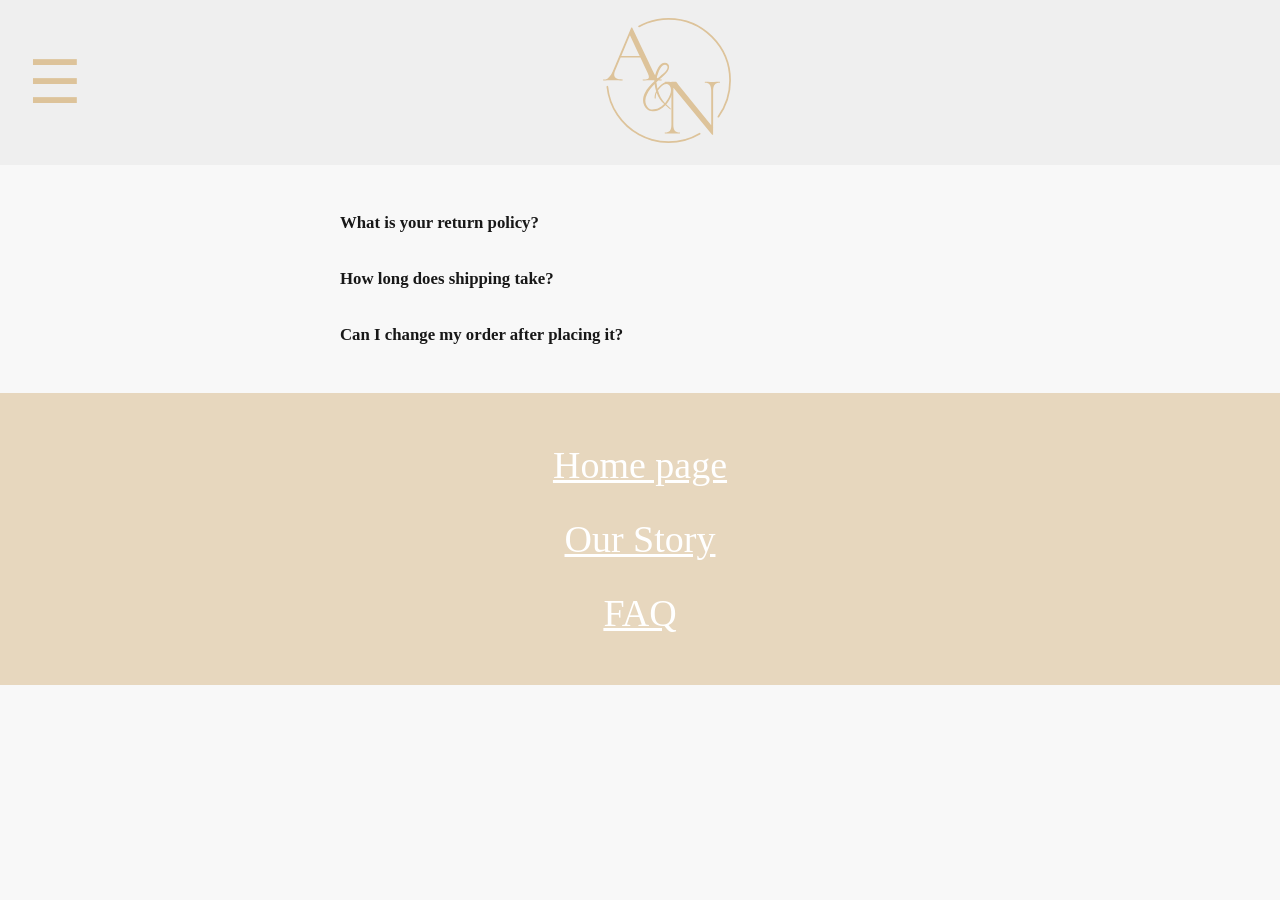
==== faq.html @ 9964b04b "changes" ====
<!DOCTYPE html>
<html lang="en">
<link rel="stylesheet" href="style.css">

<head>
    <meta charset="UTF-8">
    <title>Alexia & Nathan</title>
</head>

<body>
    <!-- Overlay menu -->
    <div id="myNav" class="overlayMenu">
        <!-- Button to close the overlay navigation -->
        <a class="closebtn" onclick="closeNav()">&times;</a>

        <!-- Overlay content -->
        <div class="overlay-content-menu">
            <a class="nav-overlay-menu-text" href="/ourstory.html">Our Story</a>
            <a class="nav-overlay-menu-text" href="/faq.html">Q & A</a>
        </div>
    </div>

    <!-- Navbar -->
    <div class="logo-nav">
        <span class="menu-icon" onclick="openNav()">&#9776;</span>
        <span class="logo">
            <a href="index.html">
                <img style="width: 10vw" src="images/initials.svg" alt="Logo">
            </a>
        </span>
        <span></span>
    </div>

    <div class="elemMainContainer">
        <div class="accordion" id="accordion">
            <div class="accordion-item">
                <h3 class="accordion-header">
                    <button class="accordion-button" aria-expanded="false" aria-controls="panel-1" id="btn-1">
                        What is your return policy?
                        <span class="icon" aria-hidden="true"></span>
                    </button>
                </h3>
                <div class="accordion-panel" id="panel-1" role="region" aria-labelledby="btn-1">
                    <div>
                        <div class="accordion-content">You can return any item within 30 days of delivery for a full
                            refund, as long as it is unused and in its original packaging.</div>
                    </div>
                </div>
            </div>

            <div class="accordion-item">
                <h3 class="accordion-header">
                    <button class="accordion-button" aria-expanded="false" aria-controls="panel-2" id="btn-2">
                        How long does shipping take?
                        <span class="icon" aria-hidden="true"></span>
                    </button>
                </h3>
                <div class="accordion-panel" id="panel-2" role="region" aria-labelledby="btn-2">
                    <div>
                        <div class="accordion-content">Standard shipping takes 3 to 5 business days. Express shipping is
                            available at checkout and arrives in 1 to 2 business days.</div>
                    </div>
                </div>
            </div>

            <div class="accordion-item">
                <h3 class="accordion-header">
                    <button class="accordion-button" aria-expanded="false" aria-controls="panel-3" id="btn-3">
                        Can I change my order after placing it?
                        <span class="icon" aria-hidden="true"></span>
                    </button>
                </h3>
                <div class="accordion-panel" id="panel-3" role="region" aria-labelledby="btn-3">
                    <div>
                        <div class="accordion-content">Orders can be changed within one hour of purchase. After that,
                            they enter processing and we can no longer edit them.</div>
                    </div>
                </div>
            </div>

        </div>
    </div>

    <!-- Footer -->
    <div class="footer">
        <div class="footer-navigation">
            <a class="footer-navigation-links" href="index.html">Home page</a>
            <a class="footer-navigation-links" href="ourstory.html">Our Story</a>
            <a class="footer-navigation-links" href="faq.html">FAQ</a>
        </div>
    </div>
</body>

<script>
    // Accordion functions
    const buttons = document.querySelectorAll('.accordion-button');

    function setOpen(button, open) {
        button.setAttribute('aria-expanded', open);
        document.getElementById(button.getAttribute('aria-controls'))
            .classList.toggle('open', open);
    }

    buttons.forEach(button => {
        button.addEventListener('click', () => {
            const isOpen = button.getAttribute('aria-expanded') === 'true';

            // Close every accordion first so only one can be open
            buttons.forEach(b => setOpen(b, false));

            // Re-open the clicked one unless it was already open (then it just closes)
            if (!isOpen) setOpen(button, true);
        });
    });
</script>

</html>
---- style.css ----
html,
body {
    margin: 0;
}

body {
    background: #F8F8F8;
    font-family: "Garamond";
    min-height: 100vh;
    display: flex;
    flex-direction: column;
    color: #181818;
}

.header {
    font-size: 40px;
}

.container {
    background: grey;
    height: 100%;
    width: 100%;
}

/* Footer */
.footer {
    background: #ddc39a9d;
    padding: 20px;
}

.footerImageContainer {
    position: relative;
    width: 100%;
    height: clamp(240px, 70vh, 700px);
    overflow: hidden;
}

.footerImage,
.slideshowImage {
    width: 100%;
    height: 100%;
    object-fit: cover;
    display: block;
}

.overlay-footer {
    position: absolute;
    inset: 0;
    background: rgba(0, 0, 0, 0.20);

    display: flex;
    align-items: center;
    justify-content: center;
}

.footer-navigation {
    display: flex;
    flex-direction: column;
    align-items: center;
    justify-content: center;
    gap: 30px;
    padding: 30px;
}

.footer-navigation a {
    color: white;
}

.footer-navigation-links {
    font-size: 38px;
    text-decoration: underline;
}

/* Overlay */
.overlay {
    position: absolute;
    inset: 0;
    background: rgba(0, 0, 0, 0.45);
    /* 45% black */

    display: flex;
    align-items: center;
    justify-content: center;
}

.overlayText {
    font-size: clamp(2.5rem, 8vw, 6.25rem);
    width: min(90%, 700px);
    margin: 0;
    line-height: 1.1;
}

.overlay-content {
    display: flex;
    align-items: center;
    justify-content: center;
    text-align: center;
    color: white;
}

/* Menu Overlay */
.overlayMenu {
    height: 0;
    width: 100%;
    position: fixed;
    z-index: 1000;
    left: 0;
    top: 0;
    background-color: #EFEFEF;
    overflow-x: hidden;
    overflow-y: hidden;
    transition: 0.5s;
}

/* Position the content inside the overlay */
.overlay-content-menu {
    position: relative;
    top: 25%;
    /* 25% from the top */
    width: 100%;
    /* 100% width */
    text-align: center;
    /* Centered text/links */
    margin-top: 30px;
    /* 30px top margin to avoid conflict with the close button on smaller screens */
}

/* The navigation links inside the overlay */
.overlayMenu a {
    padding: 8px;
    text-decoration: none;
    font-size: 50px;
    color: #818181;
    display: block;
    /* Display block instead of inline */
    transition: 0.3s;
    /* Transition effects on hover (color) */
}

/* When you mouse over the navigation links, change their color */
.overlayMenu a:hover,
.overlayMenu a:focus {
    color: #DDC39A;
}

/* Position the close button (top right corner) */
.overlayMenu .closebtn {
    position: absolute;
    top: 20px;
    right: 0;
    left: 20px;
    font-size: 60px;
}

/* When the height of the screen is less than 450 pixels, change the font-size of the links and position the close button again, so they don't overlap */
@media screen and (max-height: 450px) {
    .overlayMenu a {
        font-size: 20px
    }

    .overlayMenu .closebtn {
        font-size: 40px;
        top: 15px;
        right: 35px;
    }
}

.menu-icon {
    font-size: 60px;
    cursor: pointer;
    color: #DDC39A;
    user-select: none;
}

.menu-icon:hover {
    color: #ffffff;
}

.headerText {
    font-size: 60px;
}

.logo-nav {
    display: flex;
    justify-content: space-between;
    align-items: center;
    padding: 18px 28px;
    background-color: #EFEFEF;
}

.logo {
    color: #ffffff;
    font-weight: 700;
}

.links a {
    margin-left: 20px;
    color: #DDC39A;
    text-decoration: none;
}

/* Image Slideshow */
.mySlides {
    display: none;
}

/* Slideshow container */
.elemSlideshowContainer {
    max-width: 1000px;
    position: relative;
    margin: auto;
}

/* Fading animation */
.fade {
    animation-name: fade;
    animation-duration: 2.5s;
}

@keyframes fade {
    from {
        opacity: 0.2
    }

    to {
        opacity: 1
    }
}

/* On smaller screens, decrease text size */
@media only screen and (max-width: 300px) {
    .elemSlideShowOverlayText {
        font-size: 11px
    }
}

/* Slideshow Overlay Text */
.elemSlideshowOverlayTextContainer {
    display: flex;
    flex-direction: column;
    align-items: center;
    justify-content: center;
    text-align: center;
    color: white;
}

.elemSlideShowOverlayText {
    font-size: 70px;
    width: 70%;
}

.elemContentImageContainer,
.elemContentTextContainer {
    flex: 1;
    min-width: 0;
}

.elemContentImageContainer {
    display: flex;
    justify-content: center;
}

.elemTextContainer {
    display: flex;
    margin: 40px 0;
    flex-direction: column;
    width: 100%;
    align-items: center;
    align-self: center;
    gap: 30px;
}

.textContent,
.textHeader {
    margin: 0;
}

.textHeader {
    font-size: 64px;
}

.textContent {
    font-size: 40px;
}

.elemContentContainer {
    display: flex;
    flex-direction: column;
    align-items: stretch;
    width: 100%;
}

.elemMainContainer {
    padding: 30px;
}

.elemImages {
    display: block;
    width: 100%;
    height: 100%;
    object-fit: contain;
}

.elemContentTextContainer {
    justify-content: center;
    display: flex;
}

@media (max-width: 700px) {
    .elemContentImageContainer {
        min-height: 280px;
    }
}

.mapButton {
    background: #DDC39A;
    border: none;
    padding: 14px 50px;
    border-radius: 4px;
    font-size: 20px;
    color: white;
}

/* Accordion */
.accordion {
    max-width: 640px;
    margin: 0 auto;
    border: 1px solid var(--line);
    border-radius: var(--radius);
    background: var(--surface);
    overflow: hidden;
}

.accordion-item+.accordion-item {
    border-top: 1px solid var(--line);
}

.accordion-header {
    margin: 0;
}

.accordion-button {
    width: 100%;
    display: flex;
    align-items: center;
    justify-content: space-between;
    gap: 16px;
    padding: 18px 20px;
    background: none;
    border: 0;
    color: inherit;
    font: inherit;
    font-size: 1.05rem;
    font-weight: 600;
    text-align: left;
    cursor: pointer;
    transition: background 0.2s;
}

.accordion-button:hover {
    background: color-mix(in srgb, var(--accent) 6%, transparent);
}

.accordion-button:focus-visible {
    outline: 2px solid var(--accent);
    outline-offset: -2px;
}

/* Plus icon built from two bars */
.icon {
    position: relative;
    flex: none;
    width: 18px;
    height: 18px;
}

.icon::before,
.icon::after {
    content: "";
    position: absolute;
    top: 50%;
    left: 0;
    width: 100%;
    height: 2px;
    margin-top: -1px;
    border-radius: 2px;
    background: var(--accent);
    transition: transform 0.3s ease;
}

.icon::after {
    transform: rotate(90deg);
}

/* vertical bar */

/* Open state: vertical bar rotates flat to become a minus */
.accordion-button[aria-expanded="true"] .icon::after {
    transform: rotate(0deg);
}

.accordion-button[aria-expanded="true"] .icon {
    transform: rotate(180deg);
    transition: transform 0.3s ease;
}

.icon {
    transition: transform 0.3s ease;
}

/* Smooth height animation using grid rows */
.accordion-panel {
    display: grid;
    grid-template-rows: 0fr;
    transition: grid-template-rows 0.3s ease;
}

.accordion-panel.open {
    grid-template-rows: 1fr;
}

.accordion-panel>div {
    overflow: hidden;
}

.accordion-content {
    padding: 0 20px 20px;
    color: var(--muted);
    line-height: 1.6;
}

@media (prefers-reduced-motion: reduce) {
    .icon,
    .icon::before,
    .icon::after,
    .accordion-panel {
        transition: none;
    }
}
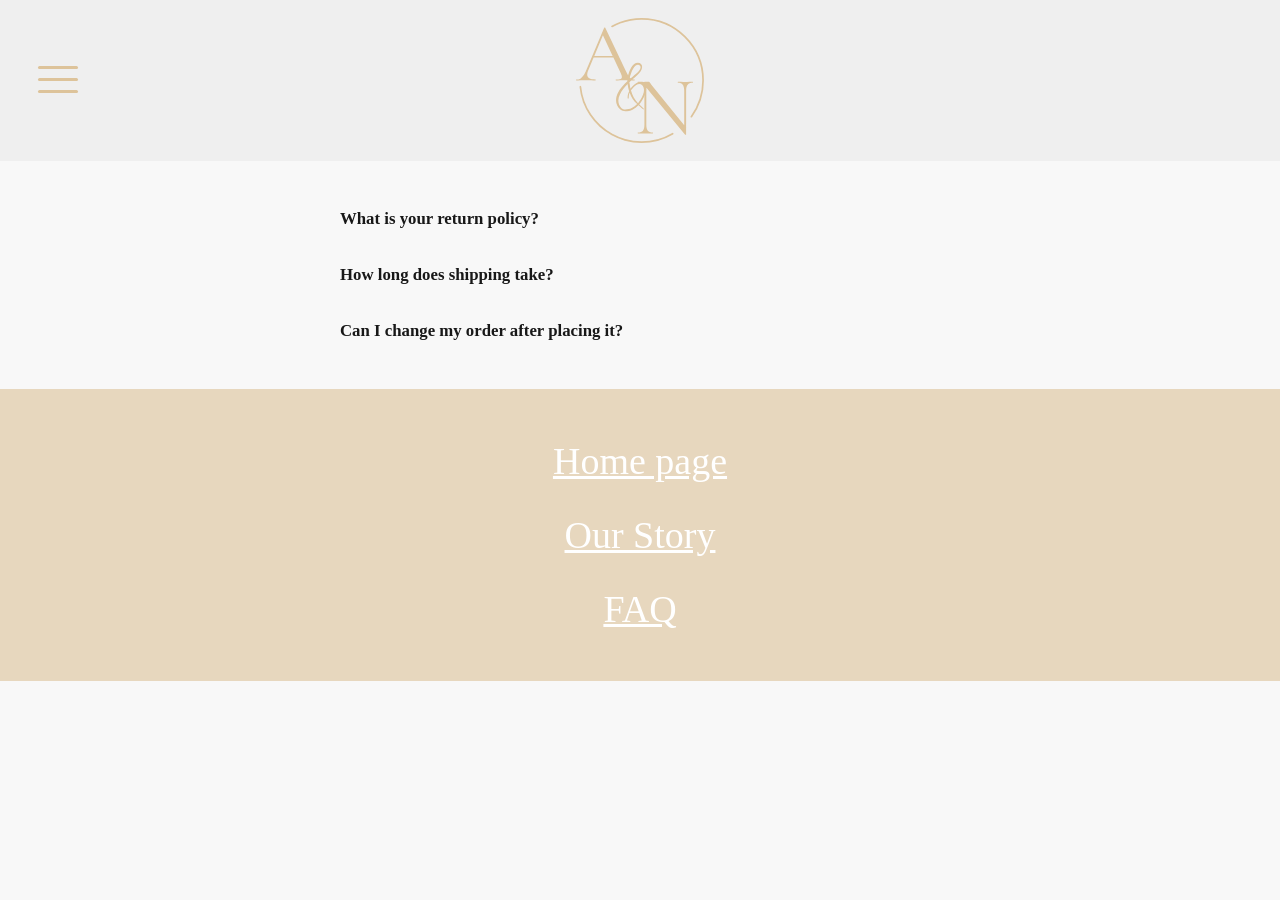
==== commit a4061476: "showing navbar on scroll up + load animation" ====
--- a/faq.html
+++ b/faq.html
@@ -4,25 +4,26 @@
 
 <head>
     <meta charset="UTF-8">
+    <script src="navigation.js" defer></script>
     <title>Alexia & Nathan</title>
 </head>
 
 <body>
     <!-- Overlay menu -->
     <div id="myNav" class="overlayMenu">
-        <!-- Button to close the overlay navigation -->
-        <a class="closebtn" onclick="closeNav()">&times;</a>
-
         <!-- Overlay content -->
         <div class="overlay-content-menu">
-            <a class="nav-overlay-menu-text" href="/ourstory.html">Our Story</a>
-            <a class="nav-overlay-menu-text" href="/faq.html">Q & A</a>
+            <a class="nav-overlay-menu-text" href="index.html">Home</a>
+            <a class="nav-overlay-menu-text" href="ourstory.html">Our Story</a>
+            <a class="nav-overlay-menu-text" href="faq.html" aria-current="page">Q & A</a>
         </div>
     </div>
 
     <!-- Navbar -->
     <div class="logo-nav">
-        <span class="menu-icon" onclick="openNav()">&#9776;</span>
+        <button class="menu-icon" type="button" aria-label="Open menu" aria-expanded="false" aria-controls="myNav">
+            <span></span><span></span><span></span>
+        </button>
         <span class="logo">
             <a href="index.html">
                 <img style="width: 10vw" src="images/initials.svg" alt="Logo">
@@ -31,6 +32,7 @@
         <span></span>
     </div>
 
+    <!-- Accordions -->
     <div class="elemMainContainer">
         <div class="accordion" id="accordion">
             <div class="accordion-item">
@@ -92,6 +94,8 @@
 </body>
 
 <script>
+    
+
     // Accordion functions
     const buttons = document.querySelectorAll('.accordion-button');
 
@@ -114,4 +118,4 @@
     });
 </script>
 
-</html>+</html>
--- a/style.css
+++ b/style.css
@@ -1,6 +1,25 @@
 html,
 body {
     margin: 0;
+}
+
+.scroll-reveal {
+    opacity: 1;
+    transform: translateY(0);
+    transition: opacity 0.7s ease, transform 0.7s ease;
+}
+
+.scroll-reveal-pending {
+    opacity: 0;
+    transform: translateY(20px);
+}
+
+@media (prefers-reduced-motion: reduce) {
+    .scroll-reveal {
+        opacity: 1;
+        transform: none;
+        transition: none;
+    }
 }
 
 body {
@@ -143,6 +162,12 @@
     color: #DDC39A;
 }
 
+/* Keep the current page highlighted, including on hover and focus. */
+.overlayMenu a[aria-current="page"] {
+    color: #DDC39A;
+    font-weight: 700;
+}
+
 /* Position the close button (top right corner) */
 .overlayMenu .closebtn {
     position: absolute;
@@ -166,12 +191,39 @@
 }
 
 .menu-icon {
-    font-size: 60px;
+    position: relative;
+    width: 60px;
+    height: 60px;
+    padding: 0;
+    border: 0;
+    background: transparent;
     cursor: pointer;
     color: #DDC39A;
     user-select: none;
 }
 
+.menu-icon span {
+    position: absolute;
+    left: 10px;
+    top: 28px;
+    width: 40px;
+    height: 3px;
+    border-radius: 2px;
+    background: currentColor;
+    transition: transform 0.3s ease, opacity 0.2s ease;
+}
+
+.menu-icon span:first-child { transform: translateY(-12px); }
+.menu-icon span:last-child { transform: translateY(12px); }
+.menu-icon.is-open span:first-child { transform: rotate(45deg); }
+.menu-icon.is-open span:nth-child(2) { opacity: 0; }
+.menu-icon.is-open span:last-child { transform: rotate(-45deg); }
+
+.menu-icon:focus-visible {
+    outline: 2px solid #947044;
+    outline-offset: 4px;
+}
+
 .menu-icon:hover {
     color: #ffffff;
 }
@@ -181,16 +233,45 @@
 }
 
 .logo-nav {
-    display: flex;
-    justify-content: space-between;
+    position: sticky;
+    top: 0;
+    z-index: 1001;
+    flex-shrink: 0;
+    display: grid;
+    grid-template-columns: 1fr auto 1fr;
     align-items: center;
     padding: 18px 28px;
     background-color: #EFEFEF;
+    transition: transform 0.25s ease;
+}
+
+.logo-nav.nav-hidden {
+    transform: translateY(-100%);
+}
+
+.logo-nav:focus-within {
+    transform: translateY(0);
+}
+
+@media (prefers-reduced-motion: reduce) {
+    .logo-nav,
+    .menu-icon span {
+        transition: none;
+    }
 }
 
 .logo {
+    justify-self: center;
     color: #ffffff;
     font-weight: 700;
+}
+
+.logo-nav .menu-icon {
+    justify-self: start;
+}
+
+.logo img {
+    display: block;
 }
 
 .links a {
@@ -288,6 +369,139 @@
     flex-direction: column;
     align-items: stretch;
     width: 100%;
+}
+
+.celebration-divider {
+    width: min(80%, 900px);
+    margin: 60px auto 0;
+    border: 0;
+    border-top: 1px solid #DDC39A;
+}
+
+.elemCelebContinues{
+    display: flex;
+    flex: 1;
+    flex-direction: column;
+    align-items: center;
+    width: 100%;
+    margin: 60px 0;
+    gap: 40px;
+}
+
+.elemCelebContinues > .textHeader {
+    font-size: clamp(32px, 6vw, 64px);
+    font-weight: 400;
+    text-align: center;
+}
+
+.celebration-timeline {
+    width: min(100%, 900px);
+    padding: 0;
+    margin: 0;
+    list-style: none;
+}
+
+.timeline-event {
+    position: relative;
+    display: grid;
+    grid-template-columns: minmax(0, 1fr) minmax(0, 1fr);
+    align-items: center;
+    column-gap: 80px;
+    min-height: 260px;
+    padding: 20px 0;
+}
+
+/* Each segment joins the centres of consecutive event circles. */
+.timeline-event::before {
+    content: "";
+    position: absolute;
+    left: 50%;
+    top: 0;
+    bottom: 0;
+    width: 2px;
+    background: #DDC39A;
+    transform: translateX(-50%);
+}
+
+.timeline-event:first-child::before {
+    top: 50%;
+}
+
+.timeline-event:last-child::before {
+    bottom: 50%;
+}
+
+.timeline-event::after {
+    content: "";
+    position: absolute;
+    left: 50%;
+    top: 50%;
+    width: 18px;
+    height: 18px;
+    border: 3px solid #DDC39A;
+    border-radius: 50%;
+    background: #DDC39A;
+    transform: translate(-50%, -50%);
+}
+
+.timeline-image {
+    width: min(100%, 220px);
+    justify-self: center;
+    grid-column: 1;
+    grid-row: 1;
+}
+
+.timeline-details {
+    grid-column: 2;
+    grid-row: 1;
+    text-align: center;
+}
+
+.timeline-details h3 {
+    margin: 0 0 8px;
+    font-size: clamp(26px, 4vw, 40px);
+    font-weight: 400;
+}
+
+.timeline-details time {
+    font-size: clamp(24px, 3.5vw, 36px);
+    color: #947044;
+}
+
+.timeline-event:nth-child(even) .timeline-image {
+    grid-column: 2;
+}
+
+.timeline-event:nth-child(even) .timeline-details {
+    grid-column: 1;
+}
+
+@media (max-width: 600px) {
+    .timeline-event {
+        grid-template-columns: 30px minmax(0, 1fr);
+        column-gap: 20px;
+        row-gap: 12px;
+        min-height: 0;
+        padding: 24px 0;
+    }
+
+    .timeline-event::before,
+    .timeline-event::after {
+        left: 15px;
+    }
+
+    .timeline-event .timeline-image,
+    .timeline-event:nth-child(even) .timeline-image {
+        grid-column: 2;
+        grid-row: 1;
+        width: 120px;
+    }
+
+    .timeline-event .timeline-details,
+    .timeline-event:nth-child(even) .timeline-details {
+        grid-column: 2;
+        grid-row: 2;
+    }
 }
 
 .elemMainContainer {
@@ -436,4 +650,4 @@
     .accordion-panel {
         transition: none;
     }
-}+}
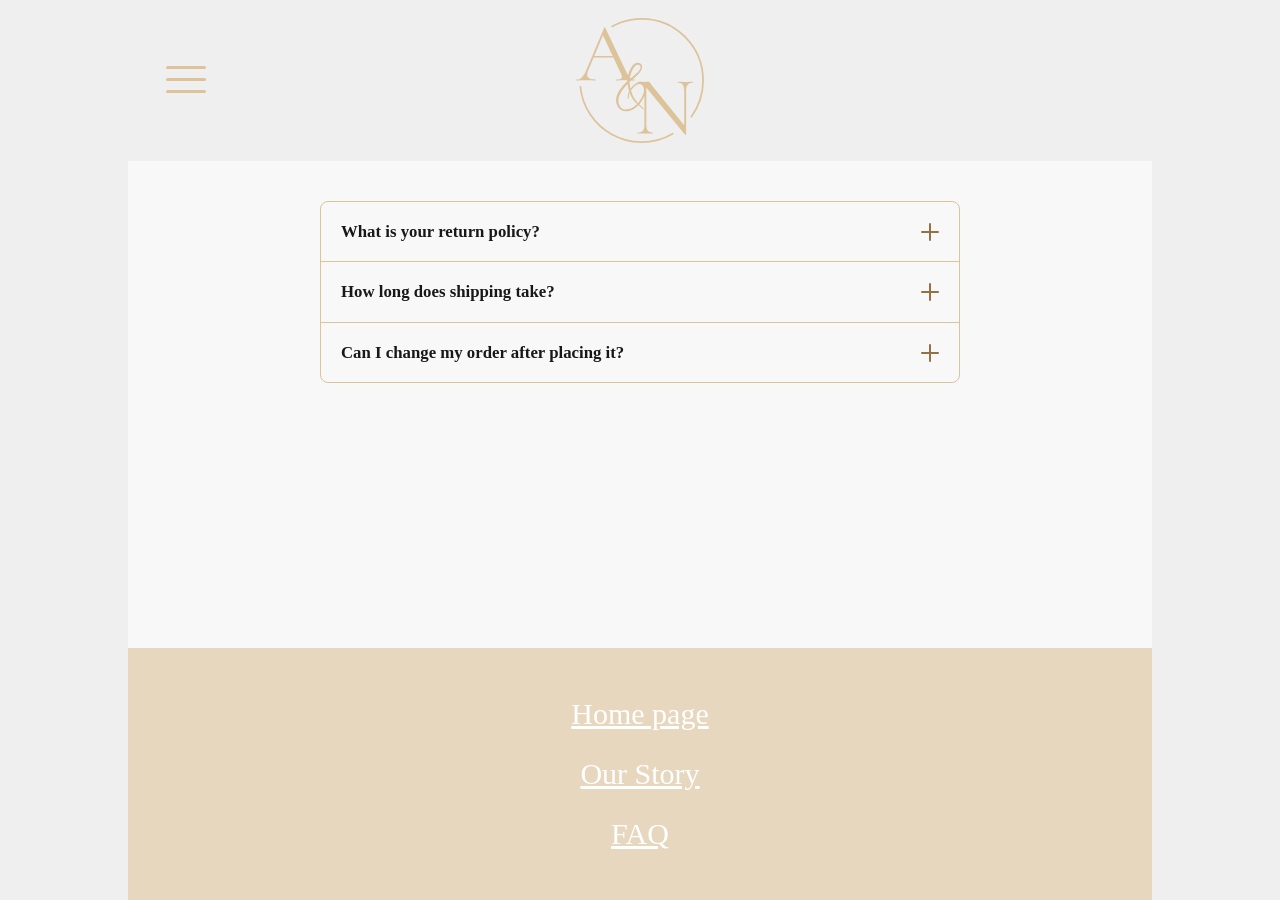
==== commit 6f3bf7f4: "changes to adapt for mobile" ====
--- a/faq.html
+++ b/faq.html
@@ -1,10 +1,11 @@
 <!DOCTYPE html>
 <html lang="en">
-<link rel="stylesheet" href="style.css">
 
 <head>
     <meta charset="UTF-8">
-    <script src="navigation.js" defer></script>
+    <meta name="viewport" content="width=device-width, initial-scale=1">
+    <link rel="stylesheet" href="style.css?v=3">
+    <script src="navigation.js?v=2" defer></script>
     <title>Alexia & Nathan</title>
 </head>
 
@@ -26,7 +27,7 @@
         </button>
         <span class="logo">
             <a href="index.html">
-                <img style="width: 10vw" src="images/initials.svg" alt="Logo">
+                <img src="images/initials.svg" alt="Logo">
             </a>
         </span>
         <span></span>
--- a/style.css
+++ b/style.css
@@ -1,3 +1,23 @@
+* , *::before, *::after {
+    box-sizing: border-box;
+}
+
+:root {
+    --line: #DDC39A;
+    --accent: #947044;
+    --surface: #F8F8F8;
+    --radius: 8px;
+}
+
+html {
+    background: #EFEFEF;
+    -webkit-text-size-adjust: 100%;
+}
+
+img {
+    max-width: 100%;
+}
+
 html,
 body {
     margin: 0;
@@ -25,14 +45,20 @@
 body {
     background: #F8F8F8;
     font-family: "Garamond";
+    width: 100%;
+    max-width: 1024px;
+    margin-inline: auto;
     min-height: 100vh;
+    min-height: 100svh;
+    line-height: 1.4;
+    overflow-wrap: break-word;
     display: flex;
     flex-direction: column;
     color: #181818;
 }
 
 .header {
-    font-size: 40px;
+    font-size: clamp(22px, 3.5vw, 32px);
 }
 
 .container {
@@ -50,7 +76,7 @@
 .footerImageContainer {
     position: relative;
     width: 100%;
-    height: clamp(240px, 70vh, 700px);
+    height: clamp(260px, 55svh, 560px);
     overflow: hidden;
 }
 
@@ -77,8 +103,8 @@
     flex-direction: column;
     align-items: center;
     justify-content: center;
-    gap: 30px;
-    padding: 30px;
+    gap: 16px;
+    padding: 24px 12px;
 }
 
 .footer-navigation a {
@@ -86,7 +112,10 @@
 }
 
 .footer-navigation-links {
-    font-size: 38px;
+    display: inline-flex;
+    align-items: center;
+    min-height: 44px;
+    font-size: clamp(22px, 3vw, 30px);
     text-decoration: underline;
 }
 
@@ -103,7 +132,7 @@
 }
 
 .overlayText {
-    font-size: clamp(2.5rem, 8vw, 6.25rem);
+    font-size: clamp(28px, 6vw, 52px);
     width: min(90%, 700px);
     margin: 0;
     line-height: 1.1;
@@ -120,35 +149,38 @@
 /* Menu Overlay */
 .overlayMenu {
     height: 0;
-    width: 100%;
+    width: min(100%, 1024px);
     position: fixed;
     z-index: 1000;
-    left: 0;
+    left: 50%;
+    transform: translateX(-50%);
     top: 0;
     background-color: #EFEFEF;
     overflow-x: hidden;
-    overflow-y: hidden;
-    transition: 0.5s;
-}
-
-/* Position the content inside the overlay */
+    overflow-y: auto;
+    overscroll-behavior: contain;
+    transition: height 0.5s;
+}
+
+/* Keep menu links reachable in portrait and landscape. */
 .overlay-content-menu {
-    position: relative;
-    top: 25%;
-    /* 25% from the top */
-    width: 100%;
-    /* 100% width */
+    width: 100%;
+    min-height: 100%;
+    display: flex;
+    flex-direction: column;
+    align-items: center;
+    justify-content: center;
+    gap: 12px;
+    padding: 110px 20px 40px;
     text-align: center;
-    /* Centered text/links */
-    margin-top: 30px;
-    /* 30px top margin to avoid conflict with the close button on smaller screens */
 }
 
 /* The navigation links inside the overlay */
 .overlayMenu a {
     padding: 8px;
     text-decoration: none;
-    font-size: 50px;
+    font-size: clamp(30px, 6vw, 48px);
+    min-height: 48px;
     color: #818181;
     display: block;
     /* Display block instead of inline */
@@ -168,29 +200,10 @@
     font-weight: 700;
 }
 
-/* Position the close button (top right corner) */
-.overlayMenu .closebtn {
-    position: absolute;
-    top: 20px;
-    right: 0;
-    left: 20px;
-    font-size: 60px;
-}
-
-/* When the height of the screen is less than 450 pixels, change the font-size of the links and position the close button again, so they don't overlap */
-@media screen and (max-height: 450px) {
-    .overlayMenu a {
-        font-size: 20px
-    }
-
-    .overlayMenu .closebtn {
-        font-size: 40px;
-        top: 15px;
-        right: 35px;
-    }
-}
-
 .menu-icon {
+    -webkit-appearance: none;
+    appearance: none;
+    display: block;
     position: relative;
     width: 60px;
     height: 60px;
@@ -224,8 +237,10 @@
     outline-offset: 4px;
 }
 
-.menu-icon:hover {
-    color: #ffffff;
+@media (hover: hover) and (pointer: fine) {
+    .menu-icon:hover {
+        color: #947044;
+    }
 }
 
 .headerText {
@@ -272,6 +287,18 @@
 
 .logo img {
     display: block;
+    width: clamp(80px, 10vw, 160px);
+}
+
+@media (max-width: 600px) {
+    .logo-nav {
+        padding: 12px 16px;
+        grid-template-columns: minmax(60px, 1fr) auto minmax(60px, 1fr);
+    }
+
+    .elemSlideshowContainer {
+        width: 100%;
+    }
 }
 
 .links a {
@@ -283,13 +310,15 @@
 /* Image Slideshow */
 .mySlides {
     display: none;
+    height: clamp(360px, 65svh, 700px);
 }
 
 /* Slideshow container */
 .elemSlideshowContainer {
-    max-width: 1000px;
+    width: 100%;
     position: relative;
-    margin: auto;
+    margin: 0;
+    flex-shrink: 0;
 }
 
 /* Fading animation */
@@ -308,15 +337,11 @@
     }
 }
 
-/* On smaller screens, decrease text size */
-@media only screen and (max-width: 300px) {
-    .elemSlideShowOverlayText {
-        font-size: 11px
-    }
-}
-
 /* Slideshow Overlay Text */
 .elemSlideshowOverlayTextContainer {
+    width: 100%;
+    padding: 24px;
+    gap: 20px;
     display: flex;
     flex-direction: column;
     align-items: center;
@@ -326,8 +351,10 @@
 }
 
 .elemSlideShowOverlayText {
-    font-size: 70px;
-    width: 70%;
+    font-size: clamp(22px, 4vw, 38px);
+    width: 100%;
+    margin: 0;
+    line-height: 1.2;
 }
 
 .elemContentImageContainer,
@@ -343,12 +370,13 @@
 
 .elemTextContainer {
     display: flex;
-    margin: 40px 0;
+    margin: 28px 0;
+    text-align: center;
     flex-direction: column;
     width: 100%;
     align-items: center;
     align-self: center;
-    gap: 30px;
+    gap: 20px;
 }
 
 .textContent,
@@ -357,11 +385,12 @@
 }
 
 .textHeader {
-    font-size: 64px;
+    font-size: clamp(34px, 5vw, 52px);
+    line-height: 1.2;
 }
 
 .textContent {
-    font-size: 40px;
+    font-size: clamp(22px, 3.5vw, 32px);
 }
 
 .elemContentContainer {
@@ -389,7 +418,7 @@
 }
 
 .elemCelebContinues > .textHeader {
-    font-size: clamp(32px, 6vw, 64px);
+    font-size: clamp(30px, 5vw, 48px);
     font-weight: 400;
     text-align: center;
 }
@@ -406,7 +435,7 @@
     display: grid;
     grid-template-columns: minmax(0, 1fr) minmax(0, 1fr);
     align-items: center;
-    column-gap: 80px;
+    column-gap: 48px;
     min-height: 260px;
     padding: 20px 0;
 }
@@ -505,13 +534,15 @@
 }
 
 .elemMainContainer {
-    padding: 30px;
+    width: 100%;
+    padding: clamp(16px, 4vw, 40px);
+    flex: 1;
 }
 
 .elemImages {
     display: block;
     width: 100%;
-    height: 100%;
+    height: auto;
     object-fit: contain;
 }
 
@@ -522,14 +553,17 @@
 
 @media (max-width: 700px) {
     .elemContentImageContainer {
-        min-height: 280px;
+        min-height: 0;
     }
 }
 
 .mapButton {
     background: #DDC39A;
     border: none;
-    padding: 14px 50px;
+    min-height: 48px;
+    max-width: 100%;
+    padding: 14px 32px;
+    cursor: pointer;
     border-radius: 4px;
     font-size: 20px;
     color: white;
@@ -651,3 +685,30 @@
         transition: none;
     }
 }
+
+.elemSlideShowNames {
+    font-size: clamp(40px, 8vw, 76px);
+}
+
+.venue-name {
+    font-size: clamp(21px, 3vw, 30px);
+}
+
+.event-illustration {
+    width: clamp(110px, 20vw, 170px);
+}
+
+@media (min-width: 601px) {
+    .elemContentImageContainer {
+        max-width: 640px;
+        width: 100%;
+        margin-inline: auto;
+    }
+}
+
+@media (max-height: 500px) and (orientation: landscape) {
+    .logo-nav { padding-block: 4px; }
+    .logo img { max-height: 56px; width: auto; }
+    .overlay-content-menu { gap: 0; padding-top: 76px; padding-bottom: 16px; }
+    .overlayMenu a { font-size: 28px; }
+}
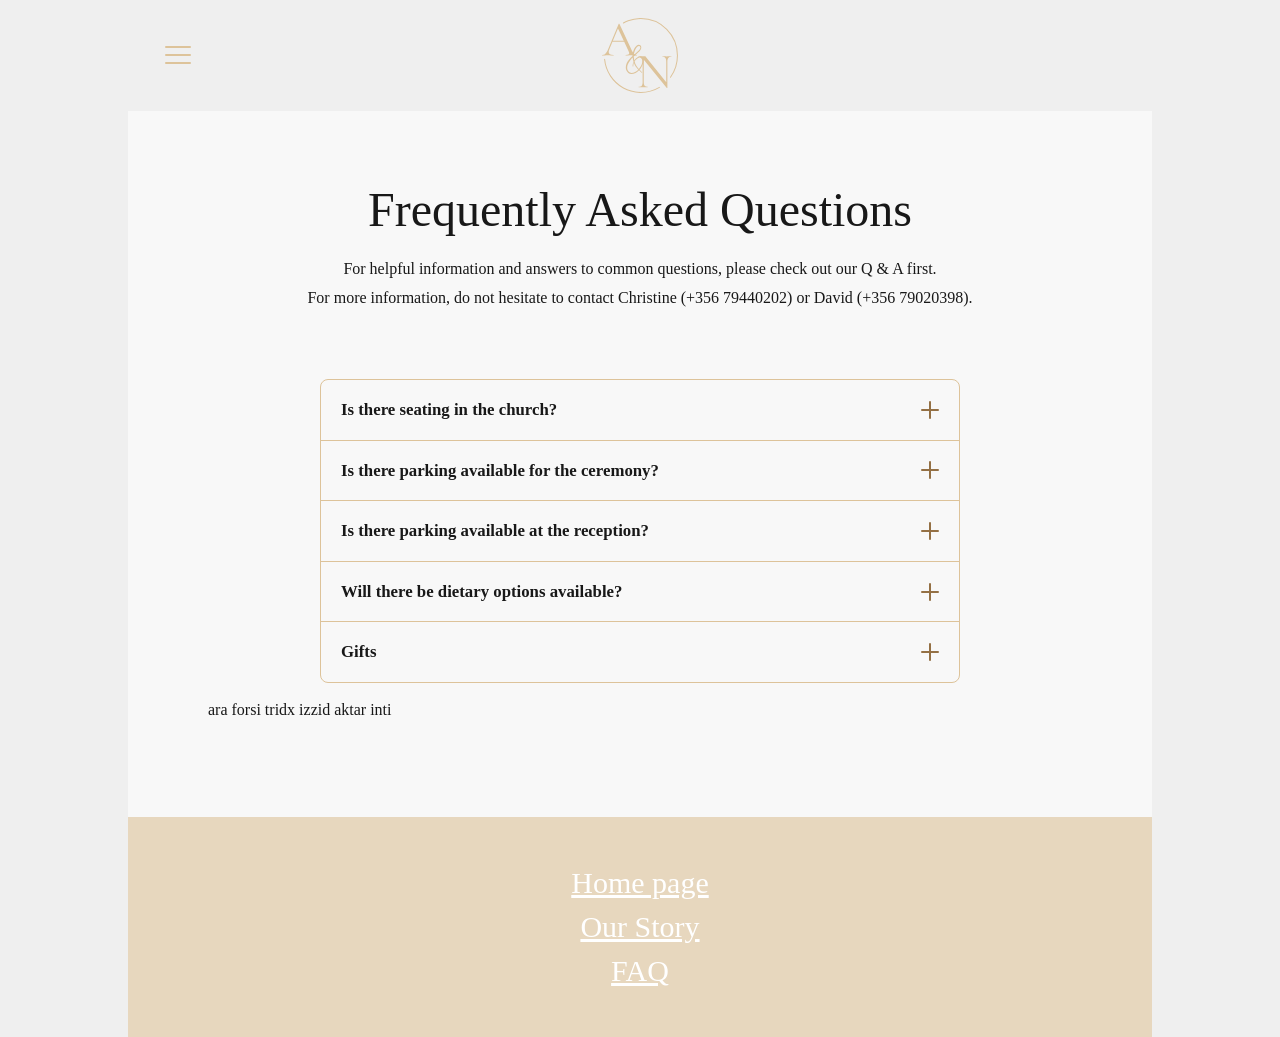
==== commit 25032d19: "updated FAQ page" ====
--- a/faq.html
+++ b/faq.html
@@ -14,9 +14,9 @@
     <div id="myNav" class="overlayMenu">
         <!-- Overlay content -->
         <div class="overlay-content-menu">
-            <a class="nav-overlay-menu-text" href="index.html">Home</a>
+            <a class="nav-overlay-menu-text" href="index.html" aria-current="page">Home</a>
             <a class="nav-overlay-menu-text" href="ourstory.html">Our Story</a>
-            <a class="nav-overlay-menu-text" href="faq.html" aria-current="page">Q & A</a>
+            <a class="nav-overlay-menu-text" href="faq.html">FAQ</a>
         </div>
     </div>
 
@@ -33,54 +33,90 @@
         <span></span>
     </div>
 
-    <!-- Accordions -->
+    <!-- Page content -->
     <div class="elemMainContainer">
-        <div class="accordion" id="accordion">
-            <div class="accordion-item">
-                <h3 class="accordion-header">
-                    <button class="accordion-button" aria-expanded="false" aria-controls="panel-1" id="btn-1">
-                        What is your return policy?
-                        <span class="icon" aria-hidden="true"></span>
-                    </button>
-                </h3>
-                <div class="accordion-panel" id="panel-1" role="region" aria-labelledby="btn-1">
-                    <div>
-                        <div class="accordion-content">You can return any item within 30 days of delivery for a full
-                            refund, as long as it is unused and in its original packaging.</div>
+        <section class="elemCelebContinues" aria-labelledby="timeline-heading" style="margin: 30px 0; gap: 20px;">
+            <h2 class="textHeader" id="timeline-heading">Frequently Asked Questions</h2>
+            <div style="display: flex; flex-direction: column; gap: 6px; width: 80%;">
+                <p style="margin: 0; text-align: center;">For helpful information and answers to common questions, please check out our Q & A first.</p>
+                <p style="margin: 0; text-align: center;">For more information, do not hesitate to contact Christine (+356 79440202) or David (+356 79020398).</p>
+            </div>
+        </section>
+    
+        <!-- Accordions -->
+        <div class="elemMainContainer">
+            <div class="accordion" id="accordion">
+                <div class="accordion-item">
+                    <h3 class="accordion-header">
+                        <button type="button" class="accordion-button" aria-expanded="false" aria-controls="panel-1" id="btn-1">
+                            Is there seating in the church?
+                            <span class="icon" aria-hidden="true"></span>
+                        </button>
+                    </h3>
+                    <div class="accordion-panel" id="panel-1" role="region" aria-labelledby="btn-1">
+                        <div>
+                            <div class="accordion-content">Yes seating is available in the church but limited. We suggest you to come early to reserve your spot. Alternatively, you could stay outside of the church on the steps.</div>
+                        </div>
+                    </div>
+                </div>
+
+                <div class="accordion-item">
+                    <h3 class="accordion-header">
+                        <button type="button" class="accordion-button" aria-expanded="false" aria-controls="panel-2" id="btn-2">
+                            Is there parking available for the ceremony?
+                            <span class="icon" aria-hidden="true"></span>
+                        </button>
+                    </h3>
+                    <div class="accordion-panel" id="panel-2" role="region" aria-labelledby="btn-2">
+                        <div>
+                            <div class="accordion-content">No reserved parking is allocated but you could use the nearby parking lots available.</div>
+                        </div>
+                    </div>
+                </div>
+                
+                <div class="accordion-item">
+                    <h3 class="accordion-header">
+                        <button type="button" class="accordion-button" aria-expanded="false" aria-controls="panel-3" id="btn-3">
+                            Is there parking available at the reception?
+                            <span class="icon" aria-hidden="true"></span>
+                        </button>
+                    </h3>
+                    <div class="accordion-panel" id="panel-3" role="region" aria-labelledby="btn-3">
+                        <div>
+                            <div class="accordion-content">Yes, parking is available at the premises of the reception, and in the surrounding roads.</div>
+                        </div>
+                    </div>
+                </div>
+    
+                <div class="accordion-item">
+                    <h3 class="accordion-header">
+                        <button type="button" class="accordion-button" aria-expanded="false" aria-controls="panel-4" id="btn-4">
+                            Will there be dietary options available?
+                            <span class="icon" aria-hidden="true"></span>
+                        </button>
+                    </h3>
+                    <div class="accordion-panel" id="panel-4" role="region" aria-labelledby="btn-4">
+                        <div>
+                            <div class="accordion-content">ma nafx tridx izzid din forsi habba daphne</div>
+                        </div>
+                    </div>
+                </div>
+    
+                <div class="accordion-item">
+                    <h3 class="accordion-header">
+                        <button type="button" class="accordion-button" aria-expanded="false" aria-controls="panel-5" id="btn-5">
+                            Gifts
+                            <span class="icon" aria-hidden="true"></span>
+                        </button>
+                    </h3>
+                    <div class="accordion-panel" id="panel-5" role="region" aria-labelledby="btn-5">
+                        <div>
+                            <div class="accordion-content">Your presence at our wedding is all we ask for. However, for those who wish to gift, a monetery contribution would be greatly appreciated.</div>
+                        </div>
                     </div>
                 </div>
             </div>
-
-            <div class="accordion-item">
-                <h3 class="accordion-header">
-                    <button class="accordion-button" aria-expanded="false" aria-controls="panel-2" id="btn-2">
-                        How long does shipping take?
-                        <span class="icon" aria-hidden="true"></span>
-                    </button>
-                </h3>
-                <div class="accordion-panel" id="panel-2" role="region" aria-labelledby="btn-2">
-                    <div>
-                        <div class="accordion-content">Standard shipping takes 3 to 5 business days. Express shipping is
-                            available at checkout and arrives in 1 to 2 business days.</div>
-                    </div>
-                </div>
-            </div>
-
-            <div class="accordion-item">
-                <h3 class="accordion-header">
-                    <button class="accordion-button" aria-expanded="false" aria-controls="panel-3" id="btn-3">
-                        Can I change my order after placing it?
-                        <span class="icon" aria-hidden="true"></span>
-                    </button>
-                </h3>
-                <div class="accordion-panel" id="panel-3" role="region" aria-labelledby="btn-3">
-                    <div>
-                        <div class="accordion-content">Orders can be changed within one hour of purchase. After that,
-                            they enter processing and we can no longer edit them.</div>
-                    </div>
-                </div>
-            </div>
-
+            <p>ara forsi tridx izzid aktar inti</p>
         </div>
     </div>
 
--- a/style.css
+++ b/style.css
@@ -103,7 +103,6 @@
     flex-direction: column;
     align-items: center;
     justify-content: center;
-    gap: 16px;
     padding: 24px 12px;
 }
 
@@ -205,8 +204,8 @@
     appearance: none;
     display: block;
     position: relative;
-    width: 60px;
-    height: 60px;
+    width: 44px;
+    height: 44px;
     padding: 0;
     border: 0;
     background: transparent;
@@ -217,17 +216,17 @@
 
 .menu-icon span {
     position: absolute;
-    left: 10px;
-    top: 28px;
-    width: 40px;
-    height: 3px;
+    left: 9px;
+    top: 21px;
+    width: 26px;
+    height: 2px;
     border-radius: 2px;
     background: currentColor;
     transition: transform 0.3s ease, opacity 0.2s ease;
 }
 
-.menu-icon span:first-child { transform: translateY(-12px); }
-.menu-icon span:last-child { transform: translateY(12px); }
+.menu-icon span:first-child { transform: translateY(-8px); }
+.menu-icon span:last-child { transform: translateY(8px); }
 .menu-icon.is-open span:first-child { transform: rotate(45deg); }
 .menu-icon.is-open span:nth-child(2) { opacity: 0; }
 .menu-icon.is-open span:last-child { transform: rotate(-45deg); }
@@ -287,13 +286,13 @@
 
 .logo img {
     display: block;
-    width: clamp(80px, 10vw, 160px);
+    width: clamp(50px, 6vw, 80px);
 }
 
 @media (max-width: 600px) {
     .logo-nav {
         padding: 12px 16px;
-        grid-template-columns: minmax(60px, 1fr) auto minmax(60px, 1fr);
+        grid-template-columns: minmax(44px, 1fr) auto minmax(44px, 1fr);
     }
 
     .elemSlideshowContainer {
@@ -507,29 +506,22 @@
 
 @media (max-width: 600px) {
     .timeline-event {
-        grid-template-columns: 30px minmax(0, 1fr);
-        column-gap: 20px;
-        row-gap: 12px;
-        min-height: 0;
+        column-gap: 32px;
+        min-height: 180px;
         padding: 24px 0;
     }
 
-    .timeline-event::before,
-    .timeline-event::after {
-        left: 15px;
-    }
-
-    .timeline-event .timeline-image,
-    .timeline-event:nth-child(even) .timeline-image {
-        grid-column: 2;
-        grid-row: 1;
-        width: 120px;
-    }
-
-    .timeline-event .timeline-details,
-    .timeline-event:nth-child(even) .timeline-details {
-        grid-column: 2;
-        grid-row: 2;
+    .timeline-image {
+        width: min(100%, 130px);
+    }
+
+    .timeline-details h3 {
+        font-size: clamp(20px, 5vw, 26px);
+        line-height: 1.2;
+    }
+
+    .timeline-details time {
+        font-size: 22px;
     }
 }
 
@@ -562,10 +554,10 @@
     border: none;
     min-height: 48px;
     max-width: 100%;
-    padding: 14px 32px;
+    padding: 10px 24px;
     cursor: pointer;
     border-radius: 4px;
-    font-size: 20px;
+    font-size: 16px;
     color: white;
 }
 
@@ -708,7 +700,7 @@
 
 @media (max-height: 500px) and (orientation: landscape) {
     .logo-nav { padding-block: 4px; }
-    .logo img { max-height: 56px; width: auto; }
+    .logo img { max-height: 44px; width: auto; }
     .overlay-content-menu { gap: 0; padding-top: 76px; padding-bottom: 16px; }
     .overlayMenu a { font-size: 28px; }
 }
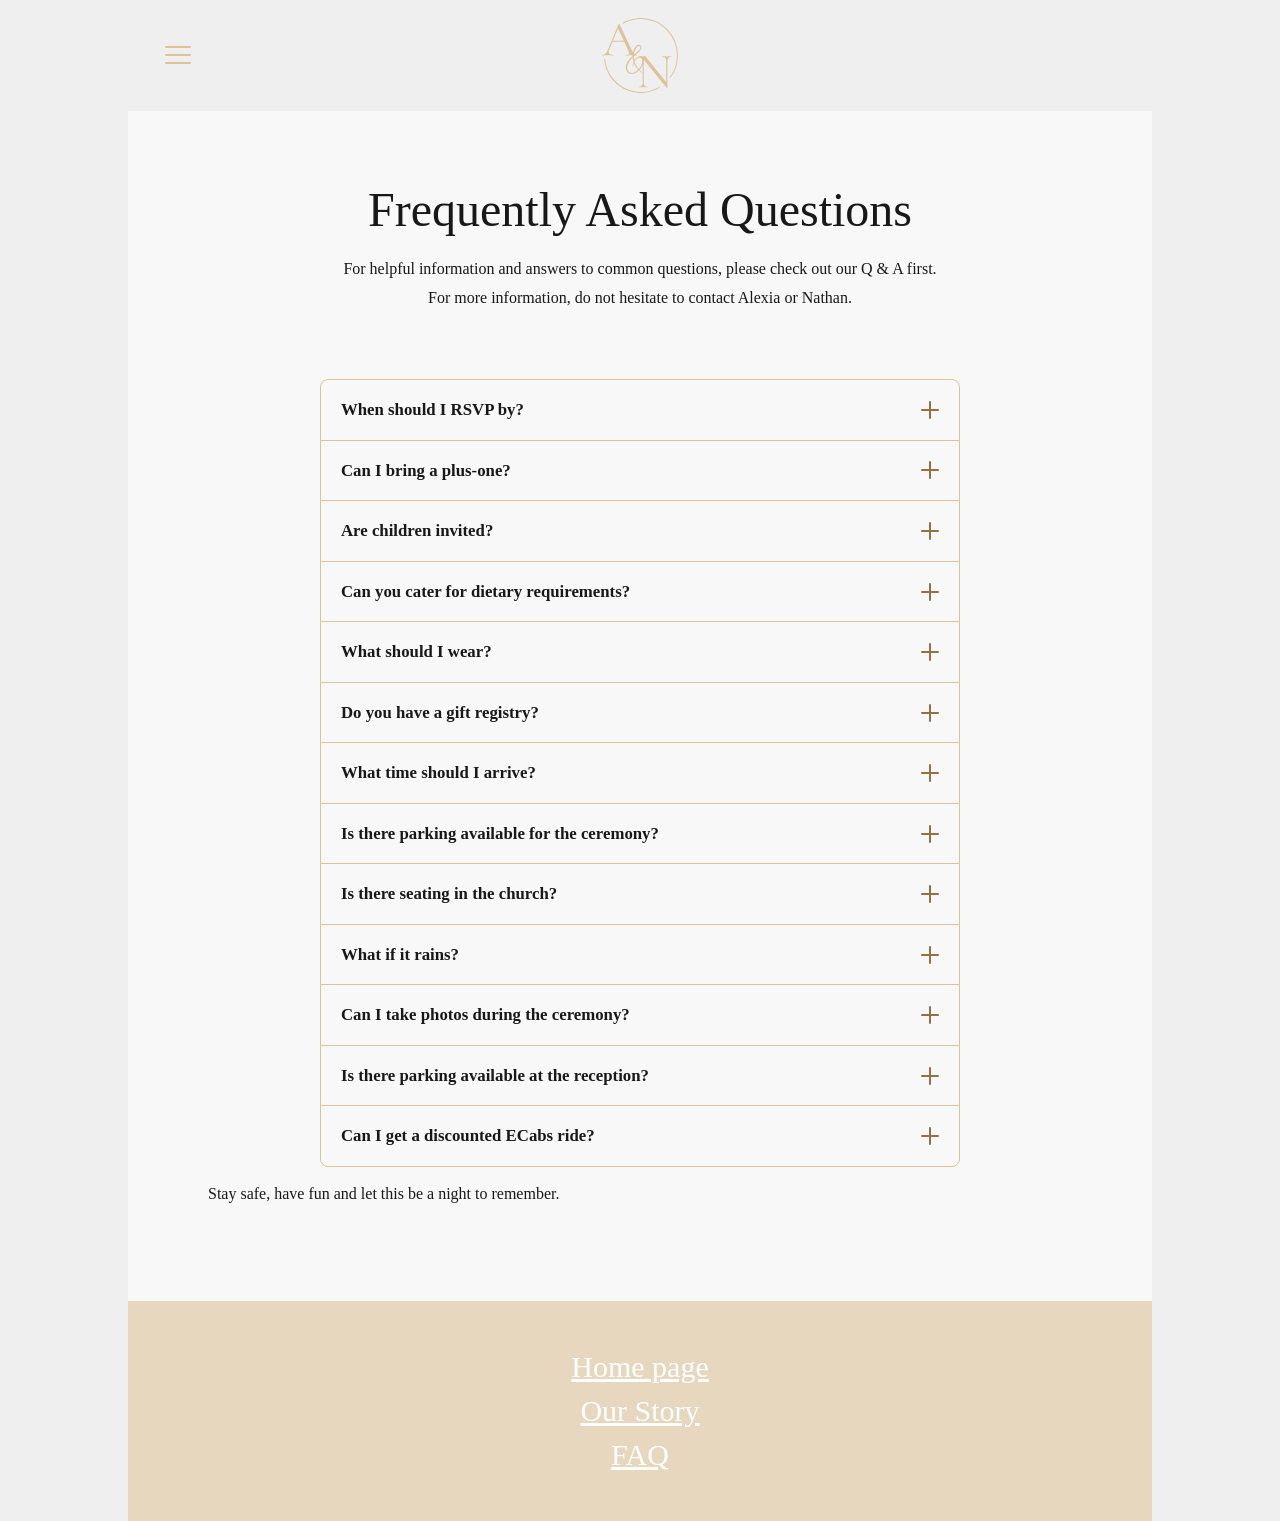
==== commit fbf6dc26: "faq changes" ====
--- a/faq.html
+++ b/faq.html
@@ -37,15 +37,136 @@
     <div class="elemMainContainer">
         <section class="elemCelebContinues" aria-labelledby="timeline-heading" style="margin: 30px 0; gap: 20px;">
             <h2 class="textHeader" id="timeline-heading">Frequently Asked Questions</h2>
-            <div style="display: flex; flex-direction: column; gap: 6px; width: 80%;">
+            <div style="display: flex; flex-direction: column; gap: 6px; width: 70%;">
                 <p style="margin: 0; text-align: center;">For helpful information and answers to common questions, please check out our Q & A first.</p>
-                <p style="margin: 0; text-align: center;">For more information, do not hesitate to contact Christine (+356 79440202) or David (+356 79020398).</p>
+                <p style="margin: 0; text-align: center;">For more information, do not hesitate to contact Alexia or Nathan.</p>
             </div>
         </section>
     
         <!-- Accordions -->
         <div class="elemMainContainer">
             <div class="accordion" id="accordion">
+                <!-- RSVP -->
+                <div class="accordion-item">
+                    <h3 class="accordion-header">
+                        <button type="button" class="accordion-button" aria-expanded="false" aria-controls="panel-6" id="btn-6">
+                            When should I RSVP by?
+                            <span class="icon" aria-hidden="true"></span>
+                        </button>
+                    </h3>
+                    <div class="accordion-panel" id="panel-6" role="region" inert aria-labelledby="btn-6">
+                        <div>
+                            <div class="accordion-content">Please RSVP by 14 February 2027. It helps us plan the big day — and work out how many people we need to feed!</div>
+                        </div>
+                    </div>
+                </div>
+
+                <!-- Plus-one -->
+                <div class="accordion-item">
+                    <h3 class="accordion-header">
+                        <button type="button" class="accordion-button" aria-expanded="false" aria-controls="panel-7" id="btn-7">
+                            Can I bring a plus-one?
+                            <span class="icon" aria-hidden="true"></span>
+                        </button>
+                    </h3>
+                    <div class="accordion-panel" id="panel-7" role="region" inert aria-labelledby="btn-7">
+                        <div>
+                            <div class="accordion-content">If they're named on your invitation, absolutely! If not, please check with us before bringing a surprise guest. Security will be at the venue so any surprise guests might be asked to leave.</div>
+                        </div>
+                    </div>
+                </div>
+
+                <!-- Children -->
+                <div class="accordion-item">
+                    <h3 class="accordion-header">
+                        <button type="button" class="accordion-button" aria-expanded="false" aria-controls="panel-8" id="btn-8">
+                            Are children invited?
+                            <span class="icon" aria-hidden="true"></span>
+                        </button>
+                    </h3>
+                    <div class="accordion-panel" id="panel-8" role="region" inert aria-labelledby="btn-8">
+                        <div>
+                            <div class="accordion-content">Unless specifically mentioned in your invite, children are not invited. We promise we won't judge anyone who takes the opportunity for a child-free night out!</div>
+                        </div>
+                    </div>
+                </div>
+
+                <!-- Dietery -->
+                <div class="accordion-item">
+                    <h3 class="accordion-header">
+                        <button type="button" class="accordion-button" aria-expanded="false" aria-controls="panel-11" id="btn-11">
+                            Can you cater for dietary requirements?
+                            <span class="icon" aria-hidden="true"></span>
+                        </button>
+                    </h3>
+                    <div class="accordion-panel" id="panel-11" role="region" inert aria-labelledby="btn-11">
+                        <div>
+                            <div class="accordion-content">Yes! Just let us know about any dietary requirements when you RSVP, and we'll do our best to look after you. Unfortunately, the venue does not cater for anyone with severe food allergies - however, please let us know and we can work something out so we make sure no one is left hungry.</div>
+                        </div>
+                    </div>
+                </div>
+
+                <!-- Dress code -->
+                <div class="accordion-item">
+                    <h3 class="accordion-header">
+                        <button type="button" class="accordion-button" aria-expanded="false" aria-controls="panel-5" id="btn-5">
+                            What should I wear?
+                            <span class="icon" aria-hidden="true"></span>
+                        </button>
+                    </h3>
+                    <div class="accordion-panel" id="panel-5" role="region" inert aria-labelledby="btn-5">
+                        <div>
+                            <div class="accordion-content">We're going for formal attire — think elegant dresses and smart suits! P.S. For anyone wondering, the bridesmaids will be wearing sky blue.</div>
+                        </div>
+                    </div>
+                </div>
+
+                <!-- Gifts -->
+                <div class="accordion-item">
+                    <h3 class="accordion-header">
+                        <button type="button" class="accordion-button" aria-expanded="false" aria-controls="panel-12" id="btn-12">
+                            Do you have a gift registry?
+                            <span class="icon" aria-hidden="true"></span>
+                        </button>
+                    </h3>
+                    <div class="accordion-panel" id="panel-12" role="region" inert aria-labelledby="btn-12">
+                        <div>
+                            <div class="accordion-content">Your presence at our wedding is all we ask for. However, for those who wish to gift, a monetery contribution would be greatly appreciated. No gift registry, just a little contribution to our next chapter together. No pressure, just lots of love!</div>
+                        </div>
+                    </div>
+                </div>
+
+                <!-- Arrival time -->
+                <div class="accordion-item">
+                    <h3 class="accordion-header">
+                        <button type="button" class="accordion-button" aria-expanded="false" aria-controls="panel-2" id="btn-2">
+                            What time should I arrive?
+                            <span class="icon" aria-hidden="true"></span>
+                        </button>
+                    </h3>
+                    <div class="accordion-panel" id="panel-2" role="region" inert aria-labelledby="btn-2">
+                        <div>
+                            <div class="accordion-content">Around 15-20 minutes before the ceremony, please! Especially if you are coming with your own car - allow time to find parking and walking. The only thing that should be fashionably late is the bride's entrance.</div>
+                        </div>
+                    </div>
+                </div>
+
+                <!-- Parking church -->
+                <div class="accordion-item">
+                    <h3 class="accordion-header">
+                        <button type="button" class="accordion-button" aria-expanded="false" aria-controls="panel-9" id="btn-9">
+                            Is there parking available for the ceremony?
+                            <span class="icon" aria-hidden="true"></span>
+                        </button>
+                    </h3>
+                    <div class="accordion-panel" id="panel-9" role="region" inert aria-labelledby="btn-9">
+                        <div>
+                            <div class="accordion-content">No reserved parking is allocated but you could use the nearby parking lots available.</div>
+                        </div>
+                    </div>
+                </div>
+
+                <!-- Seating in church -->
                 <div class="accordion-item">
                     <h3 class="accordion-header">
                         <button type="button" class="accordion-button" aria-expanded="false" aria-controls="panel-1" id="btn-1">
@@ -53,70 +174,75 @@
                             <span class="icon" aria-hidden="true"></span>
                         </button>
                     </h3>
-                    <div class="accordion-panel" id="panel-1" role="region" aria-labelledby="btn-1">
+                    <div class="accordion-panel" id="panel-1" role="region" inert aria-labelledby="btn-1">
                         <div>
                             <div class="accordion-content">Yes seating is available in the church but limited. We suggest you to come early to reserve your spot. Alternatively, you could stay outside of the church on the steps.</div>
                         </div>
                     </div>
                 </div>
 
-                <div class="accordion-item">
-                    <h3 class="accordion-header">
-                        <button type="button" class="accordion-button" aria-expanded="false" aria-controls="panel-2" id="btn-2">
-                            Is there parking available for the ceremony?
-                            <span class="icon" aria-hidden="true"></span>
-                        </button>
-                    </h3>
-                    <div class="accordion-panel" id="panel-2" role="region" aria-labelledby="btn-2">
-                        <div>
-                            <div class="accordion-content">No reserved parking is allocated but you could use the nearby parking lots available.</div>
-                        </div>
-                    </div>
-                </div>
-                
+                <!-- Rain -->
+                <div class="accordion-item">
+                    <h3 class="accordion-header">
+                        <button type="button" class="accordion-button" aria-expanded="false" aria-controls="panel-4" id="btn-4">
+                            What if it rains?
+                            <span class="icon" aria-hidden="true"></span>
+                        </button>
+                    </h3>
+                    <div class="accordion-panel" id="panel-4" role="region" inert aria-labelledby="btn-4">
+                        <div>
+                            <div class="accordion-content">Rain or shine, we're getting married! We recommend coming by cab, which can drop you right by the church or in front of the venue. Driving is absolutely fine too, but we can't promise you'll arrive without a little extra sparkle… courtesy of the rain!</div>
+                        </div>
+                    </div>
+                </div>
+
+                <!-- Pictures -->
+                <div class="accordion-item">
+                    <h3 class="accordion-header">
+                        <button type="button" class="accordion-button" aria-expanded="false" aria-controls="panel-13" id="btn-13">
+                            Can I take photos during the ceremony?
+                            <span class="icon" aria-hidden="true"></span>
+                        </button>
+                    </h3>
+                    <div class="accordion-panel" id="panel-13" role="region" inert aria-labelledby="btn-13">
+                        <div>
+                            <div class="accordion-content">Yes! We’d love you to enjoy the moment with us — and photos are welcome, feel free to capture a few memories along the way! Should you wish to upload any photos from the big day, you can use the following link:</div>
+                        </div>
+                    </div>
+                </div>
+
+                <!-- Parking reception -->
+                <div class="accordion-item">
+                    <h3 class="accordion-header">
+                        <button type="button" class="accordion-button" aria-expanded="false" aria-controls="panel-10" id="btn-10">
+                            Is there parking available at the reception?
+                            <span class="icon" aria-hidden="true"></span>
+                        </button>
+                    </h3>
+                    <div class="accordion-panel" id="panel-10" role="region" inert aria-labelledby="btn-10">
+                        <div>
+                            <div class="accordion-content">Yes, parking is available at the premises of the reception, and in the surrounding roads.</div>
+                        </div>
+                    </div>
+                </div>
+
+                <!-- ECABS -->
                 <div class="accordion-item">
                     <h3 class="accordion-header">
                         <button type="button" class="accordion-button" aria-expanded="false" aria-controls="panel-3" id="btn-3">
-                            Is there parking available at the reception?
-                            <span class="icon" aria-hidden="true"></span>
-                        </button>
-                    </h3>
-                    <div class="accordion-panel" id="panel-3" role="region" aria-labelledby="btn-3">
-                        <div>
-                            <div class="accordion-content">Yes, parking is available at the premises of the reception, and in the surrounding roads.</div>
-                        </div>
-                    </div>
-                </div>
-    
-                <div class="accordion-item">
-                    <h3 class="accordion-header">
-                        <button type="button" class="accordion-button" aria-expanded="false" aria-controls="panel-4" id="btn-4">
-                            Will there be dietary options available?
-                            <span class="icon" aria-hidden="true"></span>
-                        </button>
-                    </h3>
-                    <div class="accordion-panel" id="panel-4" role="region" aria-labelledby="btn-4">
-                        <div>
-                            <div class="accordion-content">ma nafx tridx izzid din forsi habba daphne</div>
-                        </div>
-                    </div>
-                </div>
-    
-                <div class="accordion-item">
-                    <h3 class="accordion-header">
-                        <button type="button" class="accordion-button" aria-expanded="false" aria-controls="panel-5" id="btn-5">
-                            Gifts
-                            <span class="icon" aria-hidden="true"></span>
-                        </button>
-                    </h3>
-                    <div class="accordion-panel" id="panel-5" role="region" aria-labelledby="btn-5">
-                        <div>
-                            <div class="accordion-content">Your presence at our wedding is all we ask for. However, for those who wish to gift, a monetery contribution would be greatly appreciated.</div>
+                            Can I get a discounted ECabs ride?
+                            <span class="icon" aria-hidden="true"></span>
+                        </button>
+                    </h3>
+                    <div class="accordion-panel" id="panel-3" role="region" inert aria-labelledby="btn-3">
+                        <div>
+                            <div class="accordion-content">Absolutely! We want everyone to enjoy the celebrations without worrying about the drive home. We’ll share our special ECabs discount code closer to the big day. Drink, dance, and leave the driving to someone else!</div>
                         </div>
                     </div>
                 </div>
             </div>
-            <p>ara forsi tridx izzid aktar inti</p>
+
+            <p>Stay safe, have fun and let this be a night to remember. </p>
         </div>
     </div>
 
@@ -128,18 +254,17 @@
             <a class="footer-navigation-links" href="faq.html">FAQ</a>
         </div>
     </div>
-</body>
-
 <script>
     
 
     // Accordion functions
-    const buttons = document.querySelectorAll('.accordion-button');
+    const buttons = document.querySelectorAll('#accordion .accordion-button');
 
     function setOpen(button, open) {
         button.setAttribute('aria-expanded', open);
-        document.getElementById(button.getAttribute('aria-controls'))
-            .classList.toggle('open', open);
+        const panel = button.closest('.accordion-item').querySelector('.accordion-panel');
+        panel.classList.toggle('open', open);
+        panel.inert = !open;
     }
 
     buttons.forEach(button => {
@@ -154,5 +279,6 @@
         });
     });
 </script>
+</body>
 
 </html>
